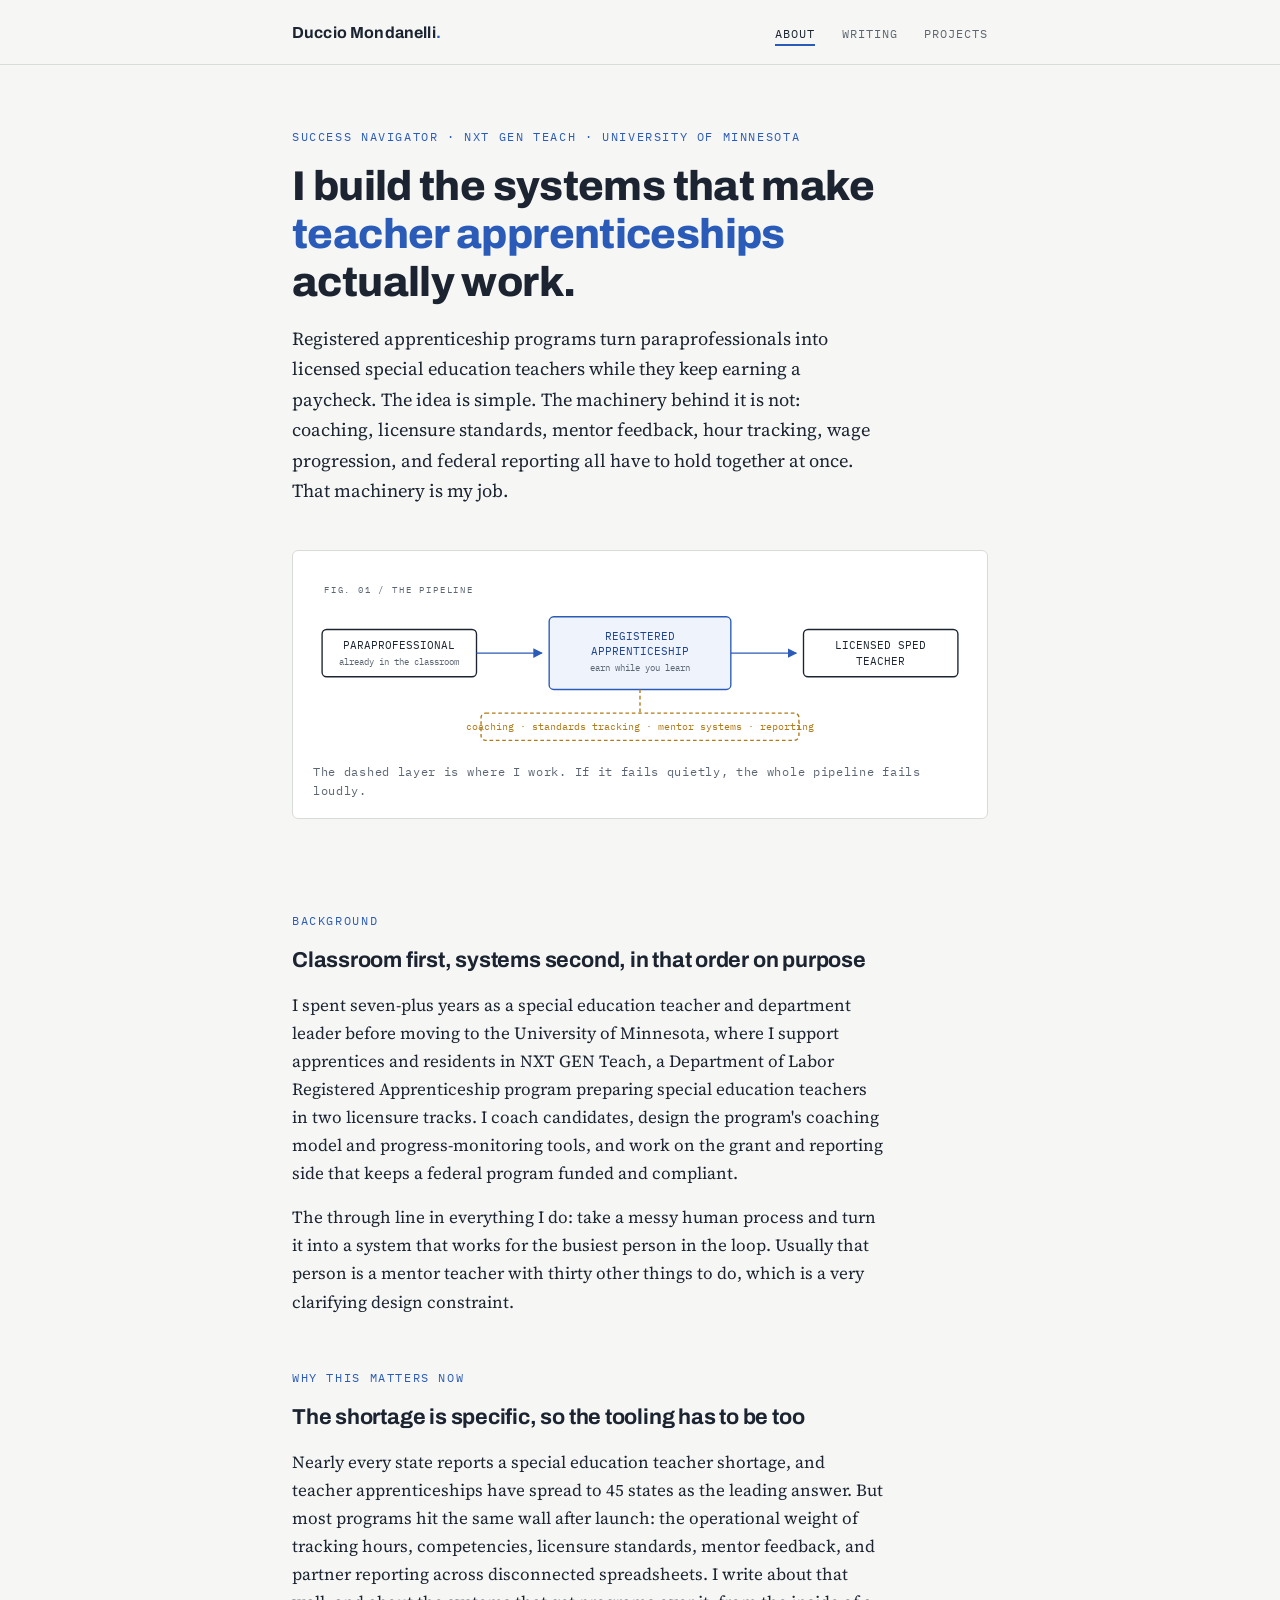
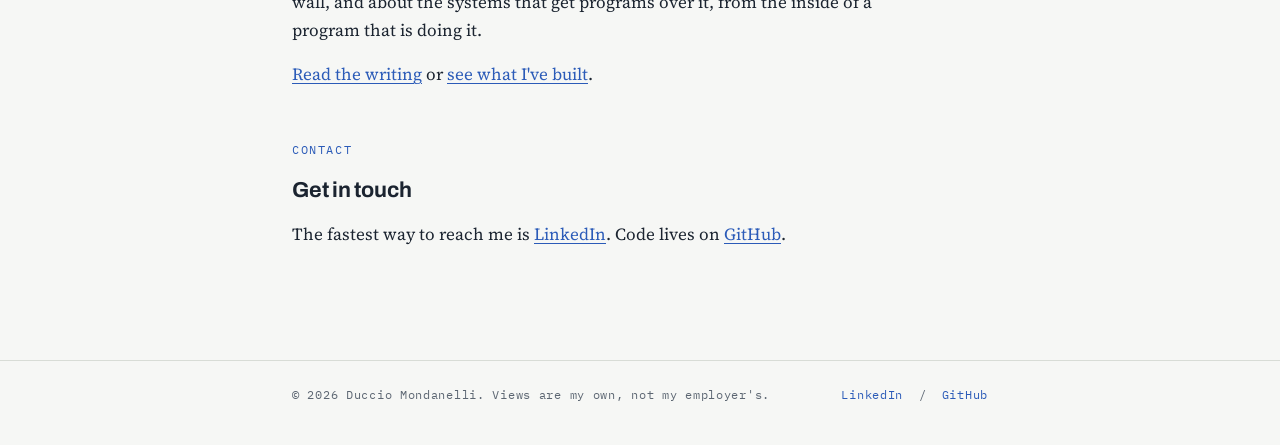
==== index.html @ e8ce2c0b "Initial commit Co-Authored-By: Claude Sonnet 5 <noreply@anthropic.com>" ====
<!DOCTYPE html>
<html lang="en">
<head>
  <meta charset="UTF-8">
  <meta name="viewport" content="width=device-width, initial-scale=1.0">
  <title>Duccio Mondanelli &middot; Systems for teacher apprenticeship programs</title>
  <meta name="description" content="Duccio Mondanelli builds the operational infrastructure that makes teacher apprenticeship programs actually work. Special education, licensure systems, and the tooling behind earn-while-you-learn teacher preparation.">
  <link rel="preconnect" href="https://fonts.googleapis.com">
  <link rel="preconnect" href="https://fonts.gstatic.com" crossorigin>
  <link href="https://fonts.googleapis.com/css2?family=Archivo:wght@700;800&family=IBM+Plex+Mono:wght@400;500&family=Source+Serif+4:ital,opsz,wght@0,8..60,400;0,8..60,600;1,8..60,400&display=swap" rel="stylesheet">
  <link rel="stylesheet" href="/styles.css">
</head>
<body>

<header class="site">
  <div class="wrap">
    <a class="wordmark" href="/">Duccio Mondanelli<span>.</span></a>
    <nav class="site" aria-label="Site">
      <a href="/" aria-current="page">About</a>
      <a href="/writing/">Writing</a>
      <a href="/projects/">Projects</a>
    </nav>
  </div>
</header>

<main>
  <div class="wrap">

    <section class="hero">
      <span class="label">Success Navigator &middot; NXT GEN Teach &middot; University of Minnesota</span>
      <h1>I build the systems that make <em>teacher apprenticeships</em> actually work.</h1>
      <p class="lede">
        Registered apprenticeship programs turn paraprofessionals into licensed special
        education teachers while they keep earning a paycheck. The idea is simple. The
        machinery behind it is not: coaching, licensure standards, mentor feedback,
        hour tracking, wage progression, and federal reporting all have to hold together
        at once. That machinery is my job.
      </p>

      <figure class="schematic">
        <svg viewBox="0 0 720 190" role="img" aria-labelledby="schemTitle schemDesc" xmlns="http://www.w3.org/2000/svg">
          <title id="schemTitle">The apprenticeship pipeline</title>
          <desc id="schemDesc">A paraprofessional moves through a registered apprenticeship, supported by coaching, licensure tracking, and mentor systems, and becomes a licensed special education teacher.</desc>

          <defs>
            <marker id="arrow" viewBox="0 0 10 10" refX="9" refY="5" markerWidth="7" markerHeight="7" orient="auto-start-reverse">
              <path d="M 0 0 L 10 5 L 0 10 z" fill="#2b5bb8"/>
            </marker>
          </defs>

          <!-- Node 1 -->
          <rect x="10" y="60" width="170" height="52" rx="5" fill="#ffffff" stroke="#1b2430" stroke-width="1.5"/>
          <text x="95" y="82" text-anchor="middle" font-family="IBM Plex Mono, monospace" font-size="12" fill="#1b2430">PARAPROFESSIONAL</text>
          <text x="95" y="99" text-anchor="middle" font-family="IBM Plex Mono, monospace" font-size="10" fill="#5c6672">already in the classroom</text>

          <!-- Node 2 -->
          <rect x="260" y="46" width="200" height="80" rx="5" fill="#eef3fc" stroke="#2b5bb8" stroke-width="1.5"/>
          <text x="360" y="72" text-anchor="middle" font-family="IBM Plex Mono, monospace" font-size="12" fill="#1e4390">REGISTERED</text>
          <text x="360" y="88" text-anchor="middle" font-family="IBM Plex Mono, monospace" font-size="12" fill="#1e4390">APPRENTICESHIP</text>
          <text x="360" y="106" text-anchor="middle" font-family="IBM Plex Mono, monospace" font-size="10" fill="#5c6672">earn while you learn</text>

          <!-- Node 3 -->
          <rect x="540" y="60" width="170" height="52" rx="5" fill="#ffffff" stroke="#1b2430" stroke-width="1.5"/>
          <text x="625" y="82" text-anchor="middle" font-family="IBM Plex Mono, monospace" font-size="12" fill="#1b2430">LICENSED SPED</text>
          <text x="625" y="99" text-anchor="middle" font-family="IBM Plex Mono, monospace" font-size="12" fill="#1b2430">TEACHER</text>

          <!-- Arrows -->
          <line x1="180" y1="86" x2="252" y2="86" stroke="#2b5bb8" stroke-width="1.5" marker-end="url(#arrow)"/>
          <line x1="460" y1="86" x2="532" y2="86" stroke="#2b5bb8" stroke-width="1.5" marker-end="url(#arrow)"/>

          <!-- My layer -->
          <line x1="360" y1="126" x2="360" y2="152" stroke="#b07a18" stroke-width="1.5" stroke-dasharray="4 3"/>
          <rect x="185" y="152" width="350" height="30" rx="5" fill="none" stroke="#b07a18" stroke-width="1.5" stroke-dasharray="4 3"/>
          <text x="360" y="171" text-anchor="middle" font-family="IBM Plex Mono, monospace" font-size="11" fill="#b07a18">coaching &middot; standards tracking &middot; mentor systems &middot; reporting</text>

          <!-- Corner label -->
          <text x="12" y="20" font-family="IBM Plex Mono, monospace" font-size="10" letter-spacing="2" fill="#5c6672">FIG. 01 / THE PIPELINE</text>
        </svg>
        <figcaption>The dashed layer is where I work. If it fails quietly, the whole pipeline fails loudly.</figcaption>
      </figure>
    </section>

    <section class="block">
      <span class="label">Background</span>
      <h2>Classroom first, systems second, in that order on purpose</h2>
      <p>
        I spent seven-plus years as a special education teacher and department leader
        before moving to the University of Minnesota, where I support apprentices and
        residents in NXT GEN Teach, a Department of Labor Registered Apprenticeship
        program preparing special education teachers in two licensure tracks. I coach
        candidates, design the program's coaching model and progress-monitoring tools,
        and work on the grant and reporting side that keeps a federal program funded
        and compliant.
      </p>
      <p>
        The through line in everything I do: take a messy human process and turn it
        into a system that works for the busiest person in the loop. Usually that
        person is a mentor teacher with thirty other things to do, which is a very
        clarifying design constraint.
      </p>
    </section>

    <section class="block">
      <span class="label">Why this matters now</span>
      <h2>The shortage is specific, so the tooling has to be too</h2>
      <p>
        Nearly every state reports a special education teacher shortage, and teacher
        apprenticeships have spread to 45 states as the leading answer. But most
        programs hit the same wall after launch: the operational weight of tracking
        hours, competencies, licensure standards, mentor feedback, and partner
        reporting across disconnected spreadsheets. I write about that wall, and about
        the systems that get programs over it, from the inside of a program that is
        doing it.
      </p>
      <p>
        <a class="inline" href="/writing/">Read the writing</a> or
        <a class="inline" href="/projects/">see what I've built</a>.
      </p>
    </section>

    <section class="block">
      <span class="label">Contact</span>
      <h2>Get in touch</h2>
      <p>
        The fastest way to reach me is
        <a class="inline" href="https://www.linkedin.com/in/ducciomondanelli/">LinkedIn</a>.
        Code lives on <a class="inline" href="https://github.com/dukkokun">GitHub</a>.
      </p>
    </section>

  </div>
</main>

<footer class="site">
  <div class="wrap">
    <p>&copy; 2026 Duccio Mondanelli. Views are my own, not my employer's.</p>
    <p><a href="https://www.linkedin.com/in/ducciomondanelli/">LinkedIn</a> &nbsp;/&nbsp; <a href="https://github.com/dukkokun">GitHub</a></p>
  </div>
</footer>

</body>
</html>
---- styles.css ----
/* ---------------------------------------------------------
   ducciomondanelli.com
   Tokens: systems-documentation look.
   Paper #F6F7F5 / Ink #1B2430 / Blueprint #2B5BB8
   Marker #B07A18 / Grid #D8DCD6 / Muted #5C6672
   Type: Archivo (display), Source Serif 4 (body),
         IBM Plex Mono (labels, metadata)
--------------------------------------------------------- */

:root {
  --paper: #f6f7f5;
  --ink: #1b2430;
  --blueprint: #2b5bb8;
  --blueprint-dark: #1e4390;
  --marker: #b07a18;
  --grid: #d8dcd6;
  --muted: #5c6672;
  --card: #ffffff;
  --measure: 66ch;
}

* {
  margin: 0;
  padding: 0;
  box-sizing: border-box;
}

html {
  scroll-behavior: smooth;
}

@media (prefers-reduced-motion: reduce) {
  html {
    scroll-behavior: auto;
  }
  * {
    transition: none !important;
    animation: none !important;
  }
}

body {
  background: var(--paper);
  color: var(--ink);
  font-family: "Source Serif 4", Georgia, serif;
  font-size: 1.0625rem;
  line-height: 1.65;
  -webkit-font-smoothing: antialiased;
}

/* ---- Structural label style: the mono eyebrow ---- */
.label {
  font-family: "IBM Plex Mono", ui-monospace, monospace;
  font-size: 0.72rem;
  letter-spacing: 0.14em;
  text-transform: uppercase;
  color: var(--blueprint);
}

.label--muted {
  color: var(--muted);
}

/* ---- Layout ---- */
.wrap {
  max-width: 46rem;
  margin: 0 auto;
  padding: 0 1.25rem;
}

/* ---- Header ---- */
header.site {
  border-bottom: 1px solid var(--grid);
  background: var(--paper);
}

header.site .wrap {
  display: flex;
  align-items: baseline;
  justify-content: space-between;
  gap: 1rem;
  padding-top: 1.1rem;
  padding-bottom: 1.1rem;
  flex-wrap: wrap;
}

.wordmark {
  font-family: "Archivo", system-ui, sans-serif;
  font-weight: 700;
  font-size: 1rem;
  letter-spacing: 0.01em;
  color: var(--ink);
  text-decoration: none;
}

.wordmark span {
  color: var(--blueprint);
}

nav.site a {
  font-family: "IBM Plex Mono", ui-monospace, monospace;
  font-size: 0.78rem;
  letter-spacing: 0.08em;
  text-transform: uppercase;
  color: var(--muted);
  text-decoration: none;
  margin-left: 1.4rem;
  padding-bottom: 0.2rem;
  border-bottom: 2px solid transparent;
  transition: color 120ms ease, border-color 120ms ease;
}

nav.site a:hover {
  color: var(--ink);
}

nav.site a[aria-current="page"] {
  color: var(--ink);
  border-bottom-color: var(--blueprint);
}

/* ---- Focus visibility ---- */
a:focus-visible,
button:focus-visible {
  outline: 2px solid var(--blueprint);
  outline-offset: 3px;
  border-radius: 2px;
}

/* ---- Hero ---- */
.hero {
  padding: 3.5rem 0 2.5rem;
}

.hero h1 {
  font-family: "Archivo", system-ui, sans-serif;
  font-weight: 800;
  font-size: clamp(1.7rem, 4.5vw, 2.6rem);
  line-height: 1.15;
  letter-spacing: -0.015em;
  max-width: 24ch;
  margin: 0.9rem 0 1.1rem;
}

.hero h1 em {
  font-style: normal;
  color: var(--blueprint);
}

.hero p.lede {
  font-size: 1.15rem;
  max-width: var(--measure);
  color: var(--ink);
}

/* ---- Pipeline schematic (signature element) ---- */
.schematic {
  margin: 2.75rem 0 1rem;
  padding: 1.5rem 1.25rem 1.1rem;
  background: var(--card);
  border: 1px solid var(--grid);
  border-radius: 6px;
  overflow-x: auto;
}

.schematic svg {
  display: block;
  width: 100%;
  min-width: 540px;
  height: auto;
}

.schematic figcaption {
  font-family: "IBM Plex Mono", ui-monospace, monospace;
  font-size: 0.72rem;
  letter-spacing: 0.06em;
  color: var(--muted);
  margin-top: 0.9rem;
}

/* ---- Prose sections ---- */
main {
  padding-bottom: 4rem;
}

section.block {
  padding: 2.25rem 0 0;
}

section.block > .label {
  display: block;
  margin-bottom: 0.85rem;
}

section.block h2 {
  font-family: "Archivo", system-ui, sans-serif;
  font-weight: 700;
  font-size: 1.35rem;
  letter-spacing: -0.01em;
  margin-bottom: 0.75rem;
}

section.block p,
article.post p {
  max-width: var(--measure);
  margin-bottom: 1rem;
}

a.inline {
  color: var(--blueprint);
  text-decoration: underline;
  text-decoration-thickness: 1px;
  text-underline-offset: 3px;
}

a.inline:hover {
  color: var(--blueprint-dark);
}

/* ---- Entry list (writing, projects) ---- */
ul.entries {
  list-style: none;
  margin-top: 1.25rem;
}

ul.entries li {
  border-top: 1px solid var(--grid);
  padding: 1.2rem 0;
}

ul.entries li:last-child {
  border-bottom: 1px solid var(--grid);
}

.entry-meta {
  font-family: "IBM Plex Mono", ui-monospace, monospace;
  font-size: 0.72rem;
  letter-spacing: 0.1em;
  text-transform: uppercase;
  color: var(--muted);
  display: block;
  margin-bottom: 0.35rem;
}

.entry-meta .tag {
  color: var(--marker);
}

ul.entries h3 {
  font-family: "Archivo", system-ui, sans-serif;
  font-weight: 700;
  font-size: 1.12rem;
  line-height: 1.35;
  margin-bottom: 0.3rem;
}

ul.entries h3 a {
  color: var(--ink);
  text-decoration: none;
}

ul.entries h3 a:hover {
  color: var(--blueprint);
}

ul.entries p {
  max-width: var(--measure);
  color: var(--muted);
  font-size: 0.98rem;
}

/* ---- Article pages ---- */
article.post {
  padding-top: 3rem;
}

article.post .label {
  display: block;
  margin-bottom: 0.9rem;
}

article.post h1 {
  font-family: "Archivo", system-ui, sans-serif;
  font-weight: 800;
  font-size: clamp(1.55rem, 4vw, 2.2rem);
  line-height: 1.2;
  letter-spacing: -0.015em;
  max-width: 28ch;
  margin-bottom: 0.6rem;
}

article.post .byline {
  font-family: "IBM Plex Mono", ui-monospace, monospace;
  font-size: 0.75rem;
  letter-spacing: 0.08em;
  color: var(--muted);
  margin-bottom: 2.2rem;
}

article.post h2 {
  font-family: "Archivo", system-ui, sans-serif;
  font-weight: 700;
  font-size: 1.25rem;
  margin: 2rem 0 0.7rem;
}

article.post ul,
article.post ol {
  max-width: var(--measure);
  margin: 0 0 1rem 1.3rem;
}

article.post li {
  margin-bottom: 0.4rem;
}

article.post blockquote {
  border-left: 3px solid var(--blueprint);
  padding: 0.2rem 0 0.2rem 1.1rem;
  margin: 1.4rem 0;
  color: var(--muted);
  max-width: var(--measure);
}

.draft-note {
  background: #fdf6e7;
  border: 1px solid #e8d5a8;
  border-radius: 6px;
  padding: 0.9rem 1.1rem;
  font-family: "IBM Plex Mono", ui-monospace, monospace;
  font-size: 0.78rem;
  color: #7a5a12;
  max-width: var(--measure);
  margin-bottom: 2rem;
}

/* ---- Footer ---- */
footer.site {
  border-top: 1px solid var(--grid);
  margin-top: 2rem;
}

footer.site .wrap {
  padding-top: 1.5rem;
  padding-bottom: 2.5rem;
  display: flex;
  justify-content: space-between;
  gap: 1rem;
  flex-wrap: wrap;
}

footer.site p,
footer.site a {
  font-family: "IBM Plex Mono", ui-monospace, monospace;
  font-size: 0.74rem;
  letter-spacing: 0.06em;
  color: var(--muted);
}

footer.site a {
  color: var(--blueprint);
  text-decoration: none;
}

footer.site a:hover {
  text-decoration: underline;
}

@media (max-width: 560px) {
  nav.site a {
    margin-left: 0;
    margin-right: 1.1rem;
  }
  .hero {
    padding-top: 2.25rem;
  }
}
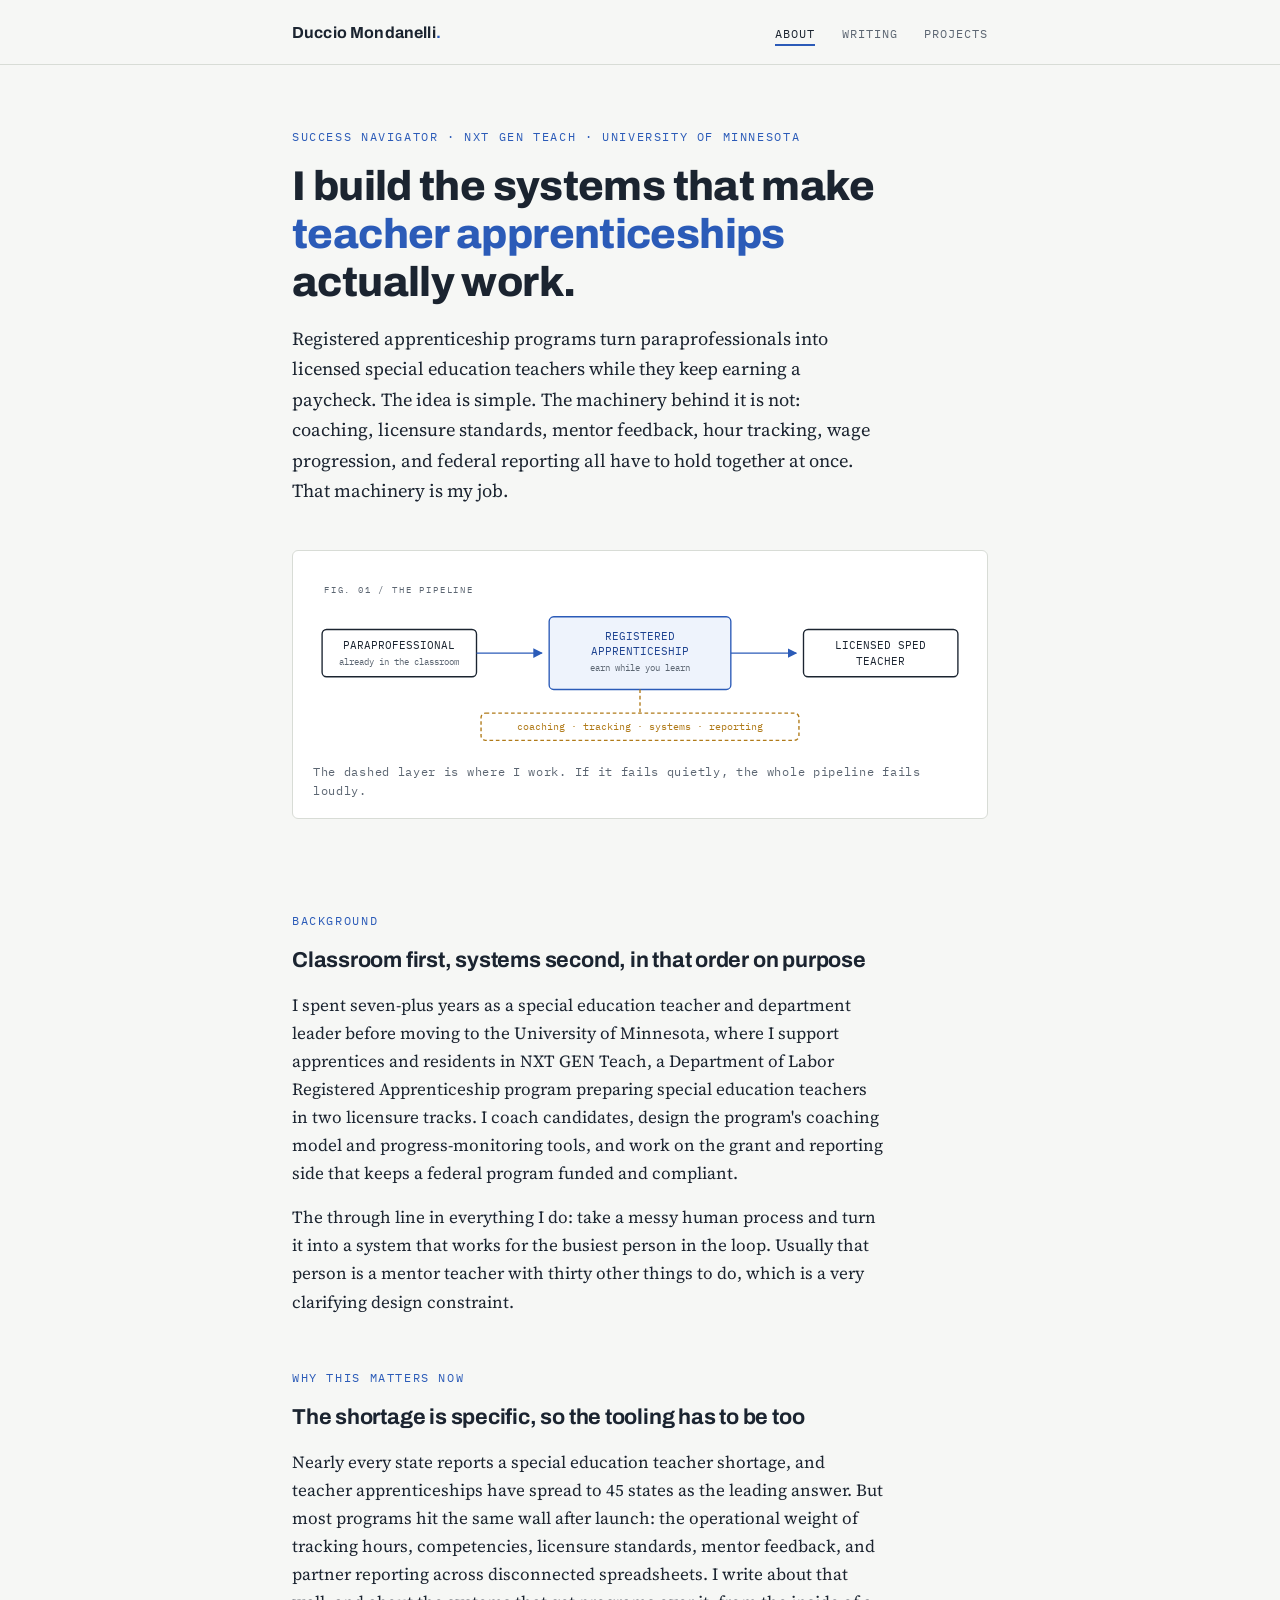
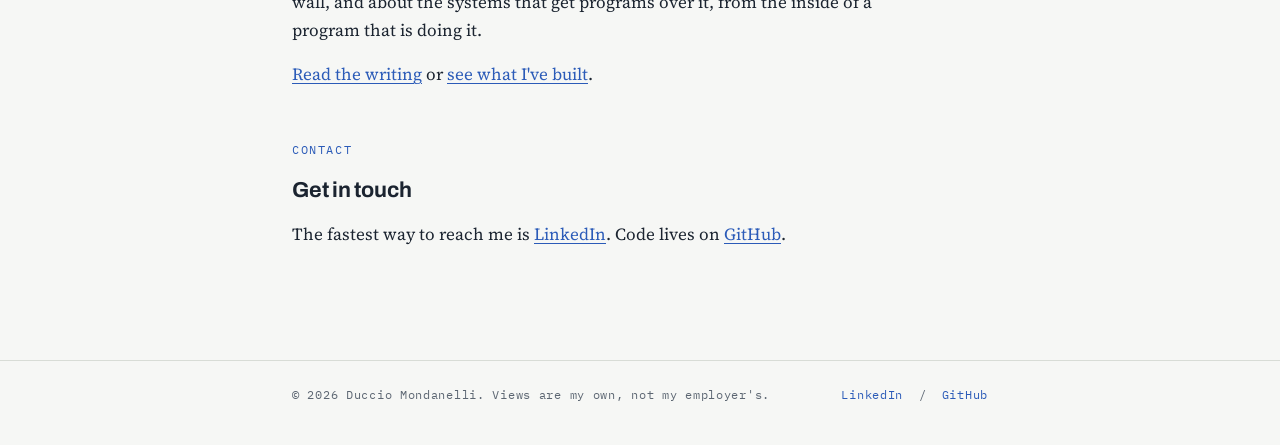
==== commit 2b7fd645: "fixed some things" ====
--- a/index.html
+++ b/index.html
@@ -71,7 +71,7 @@
           <!-- My layer -->
           <line x1="360" y1="126" x2="360" y2="152" stroke="#b07a18" stroke-width="1.5" stroke-dasharray="4 3"/>
           <rect x="185" y="152" width="350" height="30" rx="5" fill="none" stroke="#b07a18" stroke-width="1.5" stroke-dasharray="4 3"/>
-          <text x="360" y="171" text-anchor="middle" font-family="IBM Plex Mono, monospace" font-size="11" fill="#b07a18">coaching &middot; standards tracking &middot; mentor systems &middot; reporting</text>
+          <text x="360" y="171" text-anchor="middle" font-family="IBM Plex Mono, monospace" font-size="11" fill="#b07a18">coaching &middot; tracking &middot; systems &middot; reporting</text>
 
           <!-- Corner label -->
           <text x="12" y="20" font-family="IBM Plex Mono, monospace" font-size="10" letter-spacing="2" fill="#5c6672">FIG. 01 / THE PIPELINE</text>
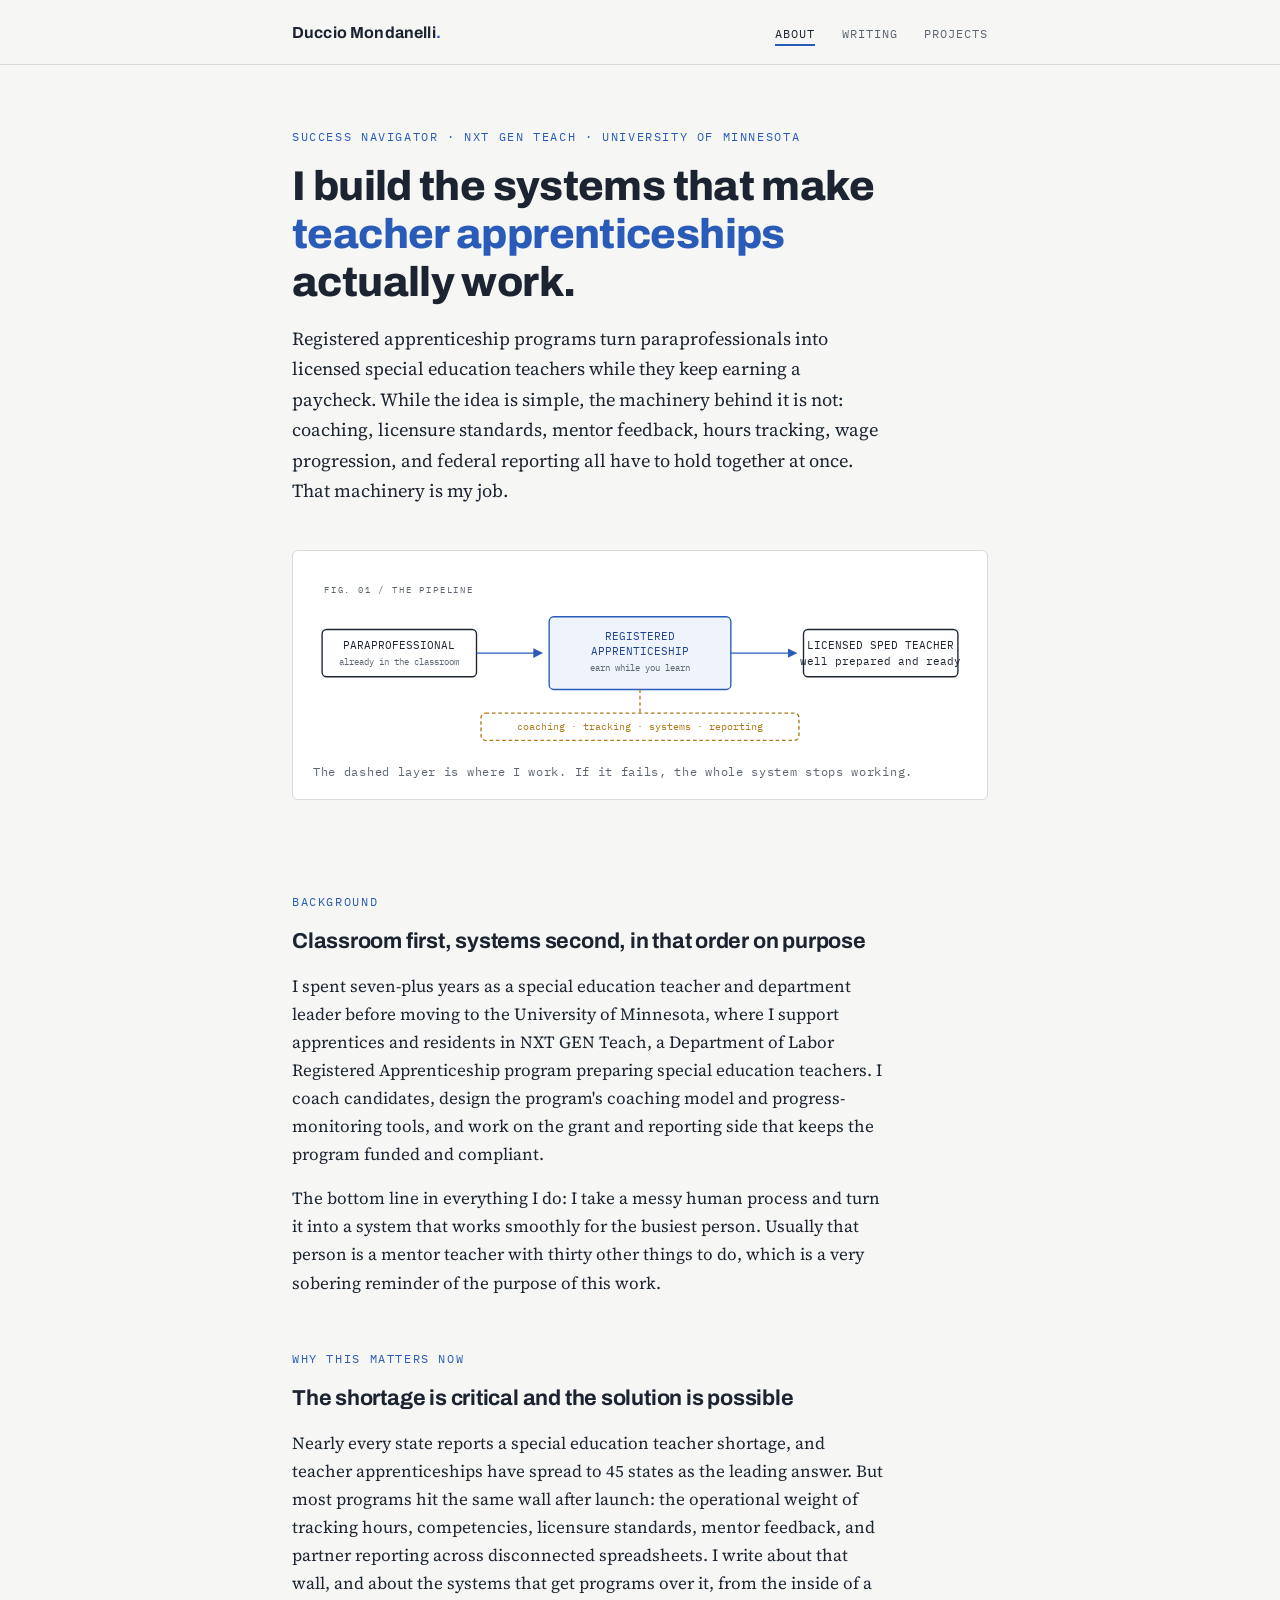
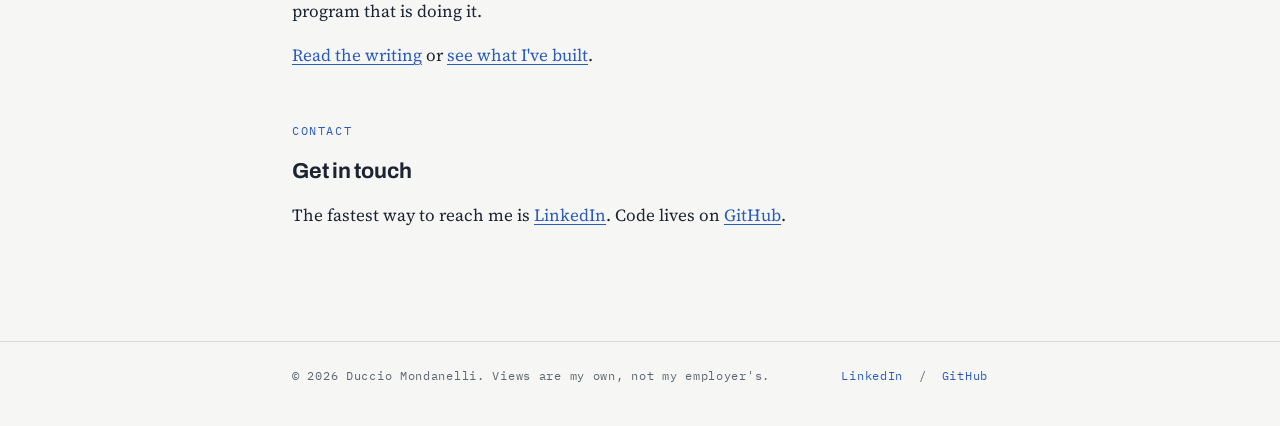
==== commit 6cc27dd7: "Polish site copy and fix GitHub link casing Co-Authored-By: Claude Sonnet 5 <noreply@anthropic.com>" ====
--- a/index.html
+++ b/index.html
@@ -31,9 +31,9 @@
       <h1>I build the systems that make <em>teacher apprenticeships</em> actually work.</h1>
       <p class="lede">
         Registered apprenticeship programs turn paraprofessionals into licensed special
-        education teachers while they keep earning a paycheck. The idea is simple. The
+        education teachers while they keep earning a paycheck. While the idea is simple, the
         machinery behind it is not: coaching, licensure standards, mentor feedback,
-        hour tracking, wage progression, and federal reporting all have to hold together
+        hours tracking, wage progression, and federal reporting all have to hold together
         at once. That machinery is my job.
       </p>
 
@@ -61,8 +61,8 @@
 
           <!-- Node 3 -->
           <rect x="540" y="60" width="170" height="52" rx="5" fill="#ffffff" stroke="#1b2430" stroke-width="1.5"/>
-          <text x="625" y="82" text-anchor="middle" font-family="IBM Plex Mono, monospace" font-size="12" fill="#1b2430">LICENSED SPED</text>
-          <text x="625" y="99" text-anchor="middle" font-family="IBM Plex Mono, monospace" font-size="12" fill="#1b2430">TEACHER</text>
+          <text x="625" y="82" text-anchor="middle" font-family="IBM Plex Mono, monospace" font-size="12" fill="#1b2430">LICENSED SPED TEACHER</text>
+          <text x="625" y="99" text-anchor="middle" font-family="IBM Plex Mono, monospace" font-size="12" fill="#1b2430">well prepared and ready</text>
 
           <!-- Arrows -->
           <line x1="180" y1="86" x2="252" y2="86" stroke="#2b5bb8" stroke-width="1.5" marker-end="url(#arrow)"/>
@@ -76,7 +76,7 @@
           <!-- Corner label -->
           <text x="12" y="20" font-family="IBM Plex Mono, monospace" font-size="10" letter-spacing="2" fill="#5c6672">FIG. 01 / THE PIPELINE</text>
         </svg>
-        <figcaption>The dashed layer is where I work. If it fails quietly, the whole pipeline fails loudly.</figcaption>
+        <figcaption>The dashed layer is where I work. If it fails, the whole system stops working.</figcaption>
       </figure>
     </section>
 
@@ -87,22 +87,22 @@
         I spent seven-plus years as a special education teacher and department leader
         before moving to the University of Minnesota, where I support apprentices and
         residents in NXT GEN Teach, a Department of Labor Registered Apprenticeship
-        program preparing special education teachers in two licensure tracks. I coach
+        program preparing special education teachers. I coach
         candidates, design the program's coaching model and progress-monitoring tools,
-        and work on the grant and reporting side that keeps a federal program funded
+        and work on the grant and reporting side that keeps the program funded
         and compliant.
       </p>
       <p>
-        The through line in everything I do: take a messy human process and turn it
-        into a system that works for the busiest person in the loop. Usually that
+        The bottom line in everything I do: I take a messy human process and turn it
+        into a system that works smoothly for the busiest person. Usually that
         person is a mentor teacher with thirty other things to do, which is a very
-        clarifying design constraint.
+        sobering reminder of the purpose of this work.
       </p>
     </section>
 
     <section class="block">
       <span class="label">Why this matters now</span>
-      <h2>The shortage is specific, so the tooling has to be too</h2>
+      <h2>The shortage is critical and the solution is possible</h2>
       <p>
         Nearly every state reports a special education teacher shortage, and teacher
         apprenticeships have spread to 45 states as the leading answer. But most
@@ -124,7 +124,7 @@
       <p>
         The fastest way to reach me is
         <a class="inline" href="https://www.linkedin.com/in/ducciomondanelli/">LinkedIn</a>.
-        Code lives on <a class="inline" href="https://github.com/dukkokun">GitHub</a>.
+        Code lives on <a class="inline" href="https://github.com/Dukko">GitHub</a>.
       </p>
     </section>
 
@@ -134,7 +134,7 @@
 <footer class="site">
   <div class="wrap">
     <p>&copy; 2026 Duccio Mondanelli. Views are my own, not my employer's.</p>
-    <p><a href="https://www.linkedin.com/in/ducciomondanelli/">LinkedIn</a> &nbsp;/&nbsp; <a href="https://github.com/dukkokun">GitHub</a></p>
+    <p><a href="https://www.linkedin.com/in/ducciomondanelli/">LinkedIn</a> &nbsp;/&nbsp; <a href="https://github.com/Dukko">GitHub</a></p>
   </div>
 </footer>
 
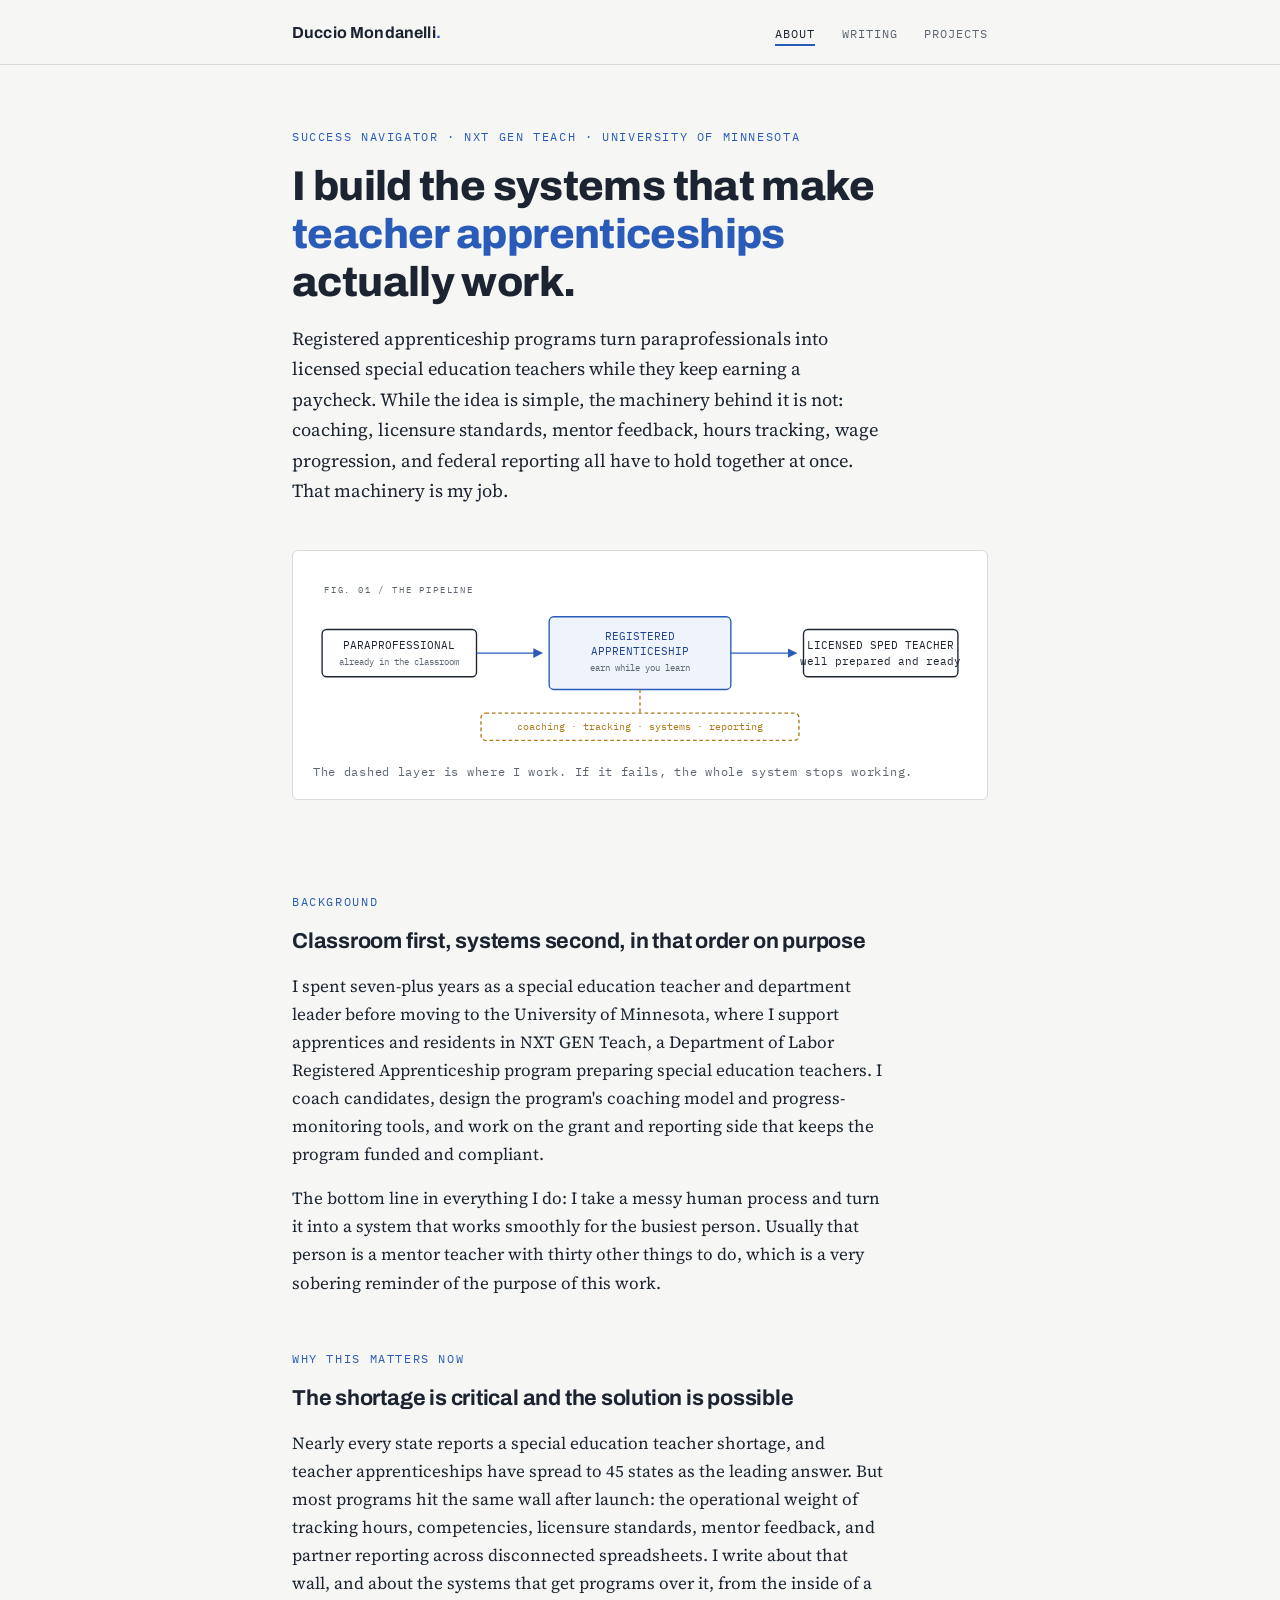
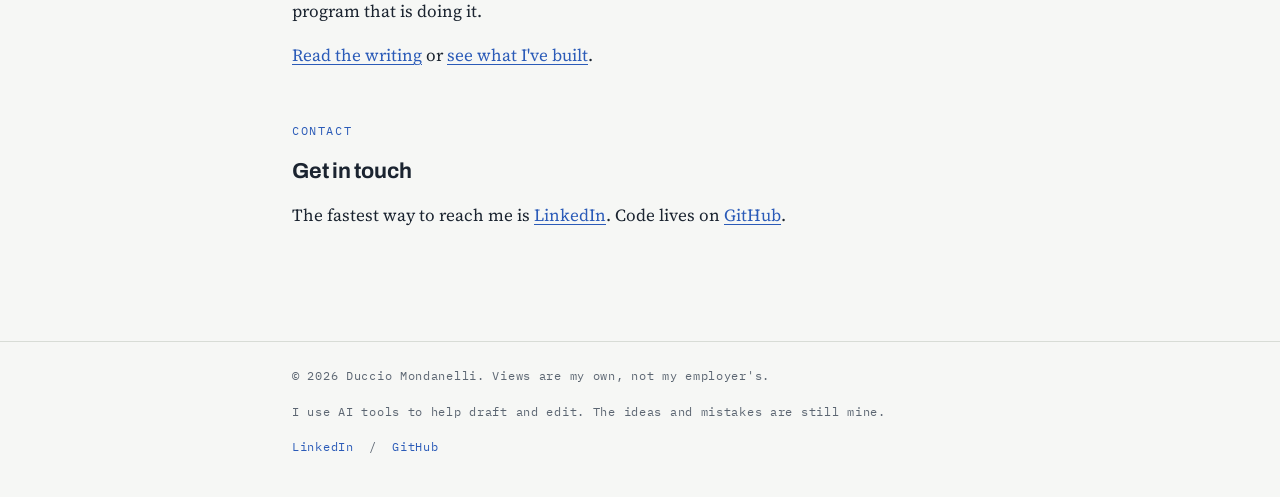
==== commit 0f099752: "added AI disclaimer to all footers" ====
--- a/index.html
+++ b/index.html
@@ -134,6 +134,7 @@
 <footer class="site">
   <div class="wrap">
     <p>&copy; 2026 Duccio Mondanelli. Views are my own, not my employer's.</p>
+    <p>I use AI tools to help draft and edit. The ideas and mistakes are still mine.</p>
     <p><a href="https://www.linkedin.com/in/ducciomondanelli/">LinkedIn</a> &nbsp;/&nbsp; <a href="https://github.com/Dukko">GitHub</a></p>
   </div>
 </footer>
--- a/styles.css
+++ b/styles.css
@@ -322,6 +322,30 @@
   max-width: var(--measure);
 }
 
+article.post .callout {
+  background: var(--card);
+  border: 1px solid var(--grid);
+  border-left: 3px solid var(--blueprint);
+  border-radius: 4px;
+  padding: 0.9rem 1.1rem;
+  margin: 1.4rem 0;
+  max-width: var(--measure);
+}
+
+article.post .callout-label {
+  font-family: "IBM Plex Mono", ui-monospace, monospace;
+  font-size: 0.72rem;
+  font-weight: 500;
+  letter-spacing: 0.08em;
+  text-transform: uppercase;
+  color: var(--blueprint);
+  margin-bottom: 0.35rem;
+}
+
+article.post .callout p {
+  margin: 0;
+}
+
 .draft-note {
   background: #fdf6e7;
   border: 1px solid #e8d5a8;
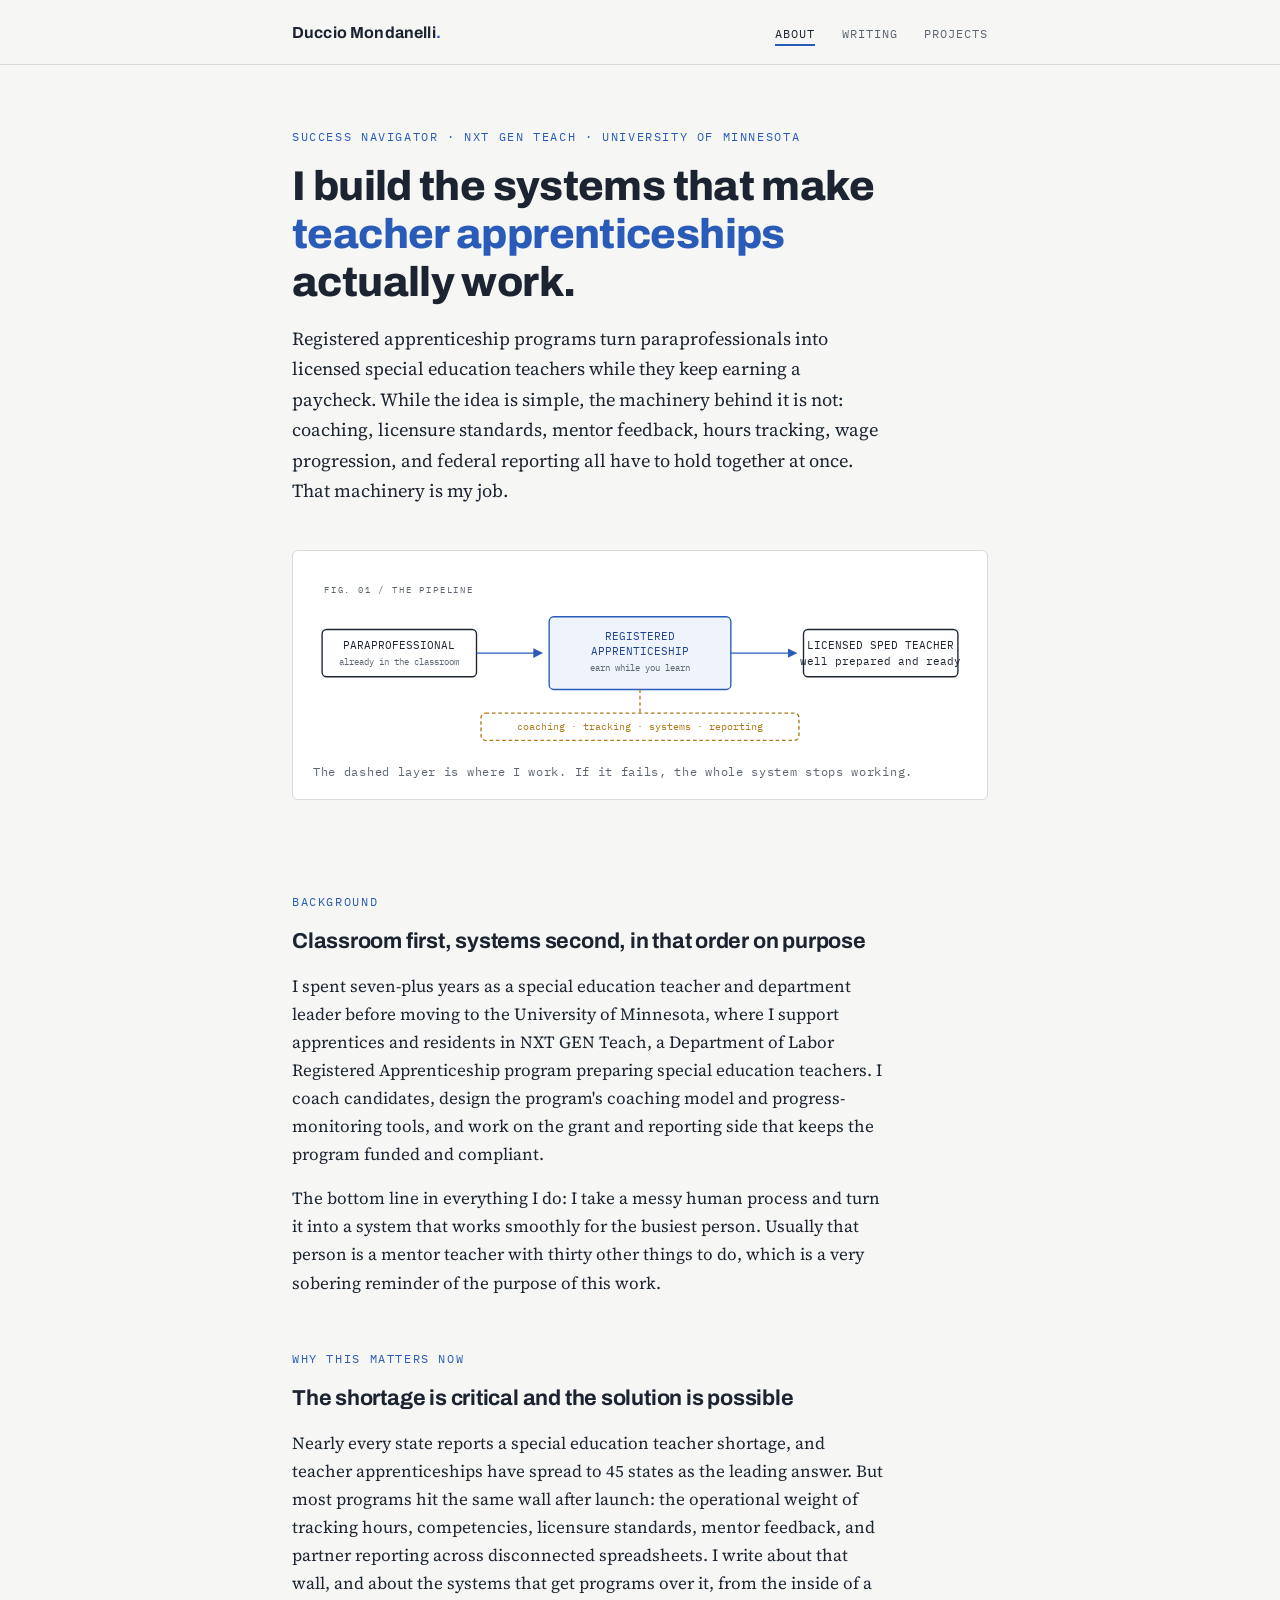
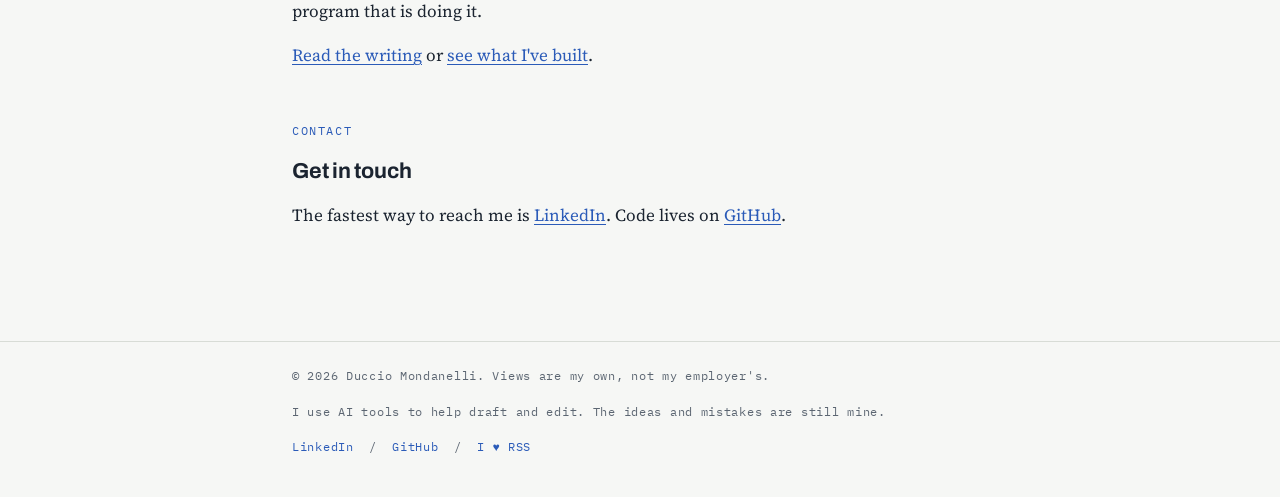
==== commit d29e5d16: "Joining the RSS re-revolution (https://iheartrss.com/submit)" ====
--- a/index.html
+++ b/index.html
@@ -5,6 +5,7 @@
   <meta name="viewport" content="width=device-width, initial-scale=1.0">
   <title>Duccio Mondanelli &middot; Systems for teacher apprenticeship programs</title>
   <meta name="description" content="Duccio Mondanelli builds the operational infrastructure that makes teacher apprenticeship programs actually work. Special education, licensure systems, and the tooling behind earn-while-you-learn teacher preparation.">
+  <link rel="alternate" type="application/rss+xml" title="Duccio Mondanelli &middot; Writing" href="/feed.xml">
   <link rel="preconnect" href="https://fonts.googleapis.com">
   <link rel="preconnect" href="https://fonts.gstatic.com" crossorigin>
   <link href="https://fonts.googleapis.com/css2?family=Archivo:wght@700;800&family=IBM+Plex+Mono:wght@400;500&family=Source+Serif+4:ital,opsz,wght@0,8..60,400;0,8..60,600;1,8..60,400&display=swap" rel="stylesheet">
@@ -135,7 +136,7 @@
   <div class="wrap">
     <p>&copy; 2026 Duccio Mondanelli. Views are my own, not my employer's.</p>
     <p>I use AI tools to help draft and edit. The ideas and mistakes are still mine.</p>
-    <p><a href="https://www.linkedin.com/in/ducciomondanelli/">LinkedIn</a> &nbsp;/&nbsp; <a href="https://github.com/Dukko">GitHub</a></p>
+    <p><a href="https://www.linkedin.com/in/ducciomondanelli/">LinkedIn</a> &nbsp;/&nbsp; <a href="https://github.com/Dukko">GitHub</a> &nbsp;/&nbsp; <a href="https://iheartrss.com/">I &hearts; RSS</a></p>
   </div>
 </footer>
 
--- a/styles.css
+++ b/styles.css
@@ -346,6 +346,27 @@
   margin: 0;
 }
 
+article.post figure {
+  margin: 1.6rem 0;
+  max-width: var(--measure);
+}
+
+article.post figure img {
+  display: block;
+  width: 100%;
+  height: auto;
+  border: 1px solid var(--grid);
+  border-radius: 6px;
+}
+
+article.post figcaption {
+  font-family: "IBM Plex Mono", ui-monospace, monospace;
+  font-size: 0.72rem;
+  letter-spacing: 0.04em;
+  color: var(--muted);
+  margin-top: 0.6rem;
+}
+
 .draft-note {
   background: #fdf6e7;
   border: 1px solid #e8d5a8;
